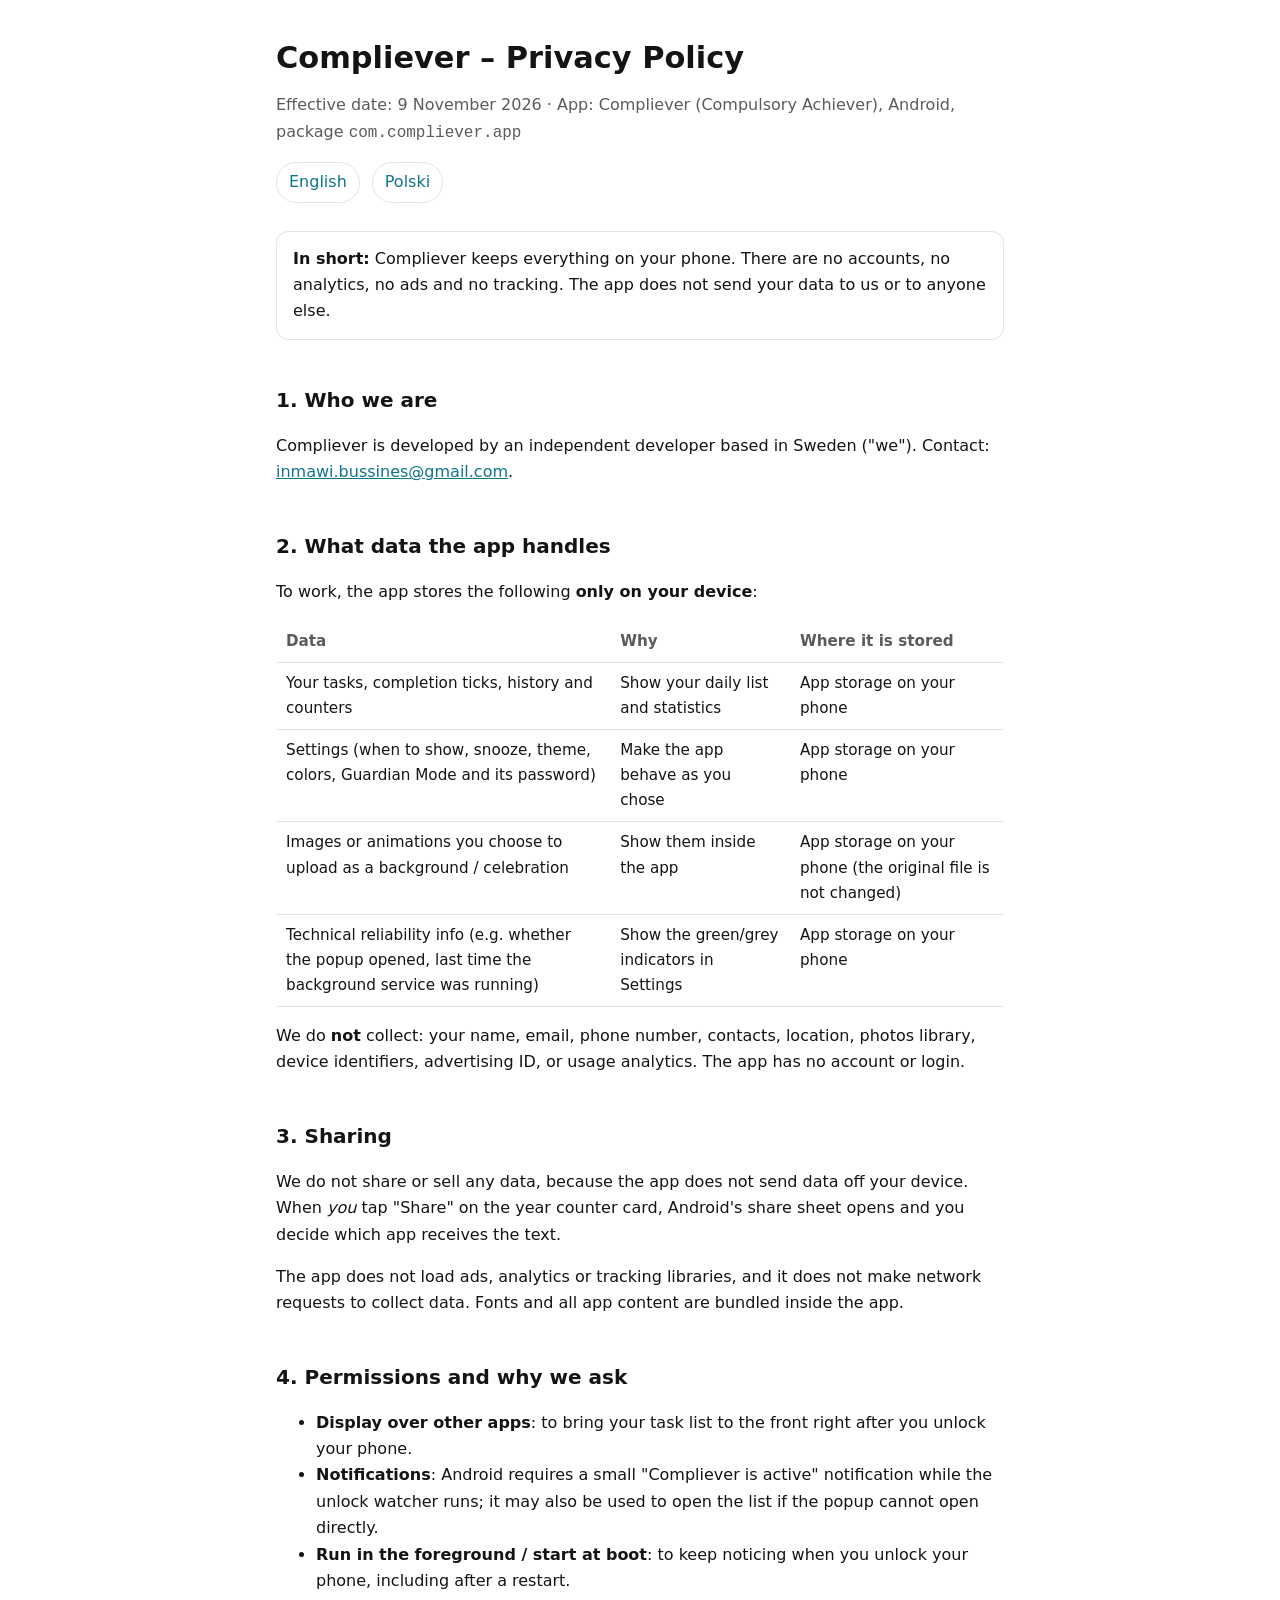
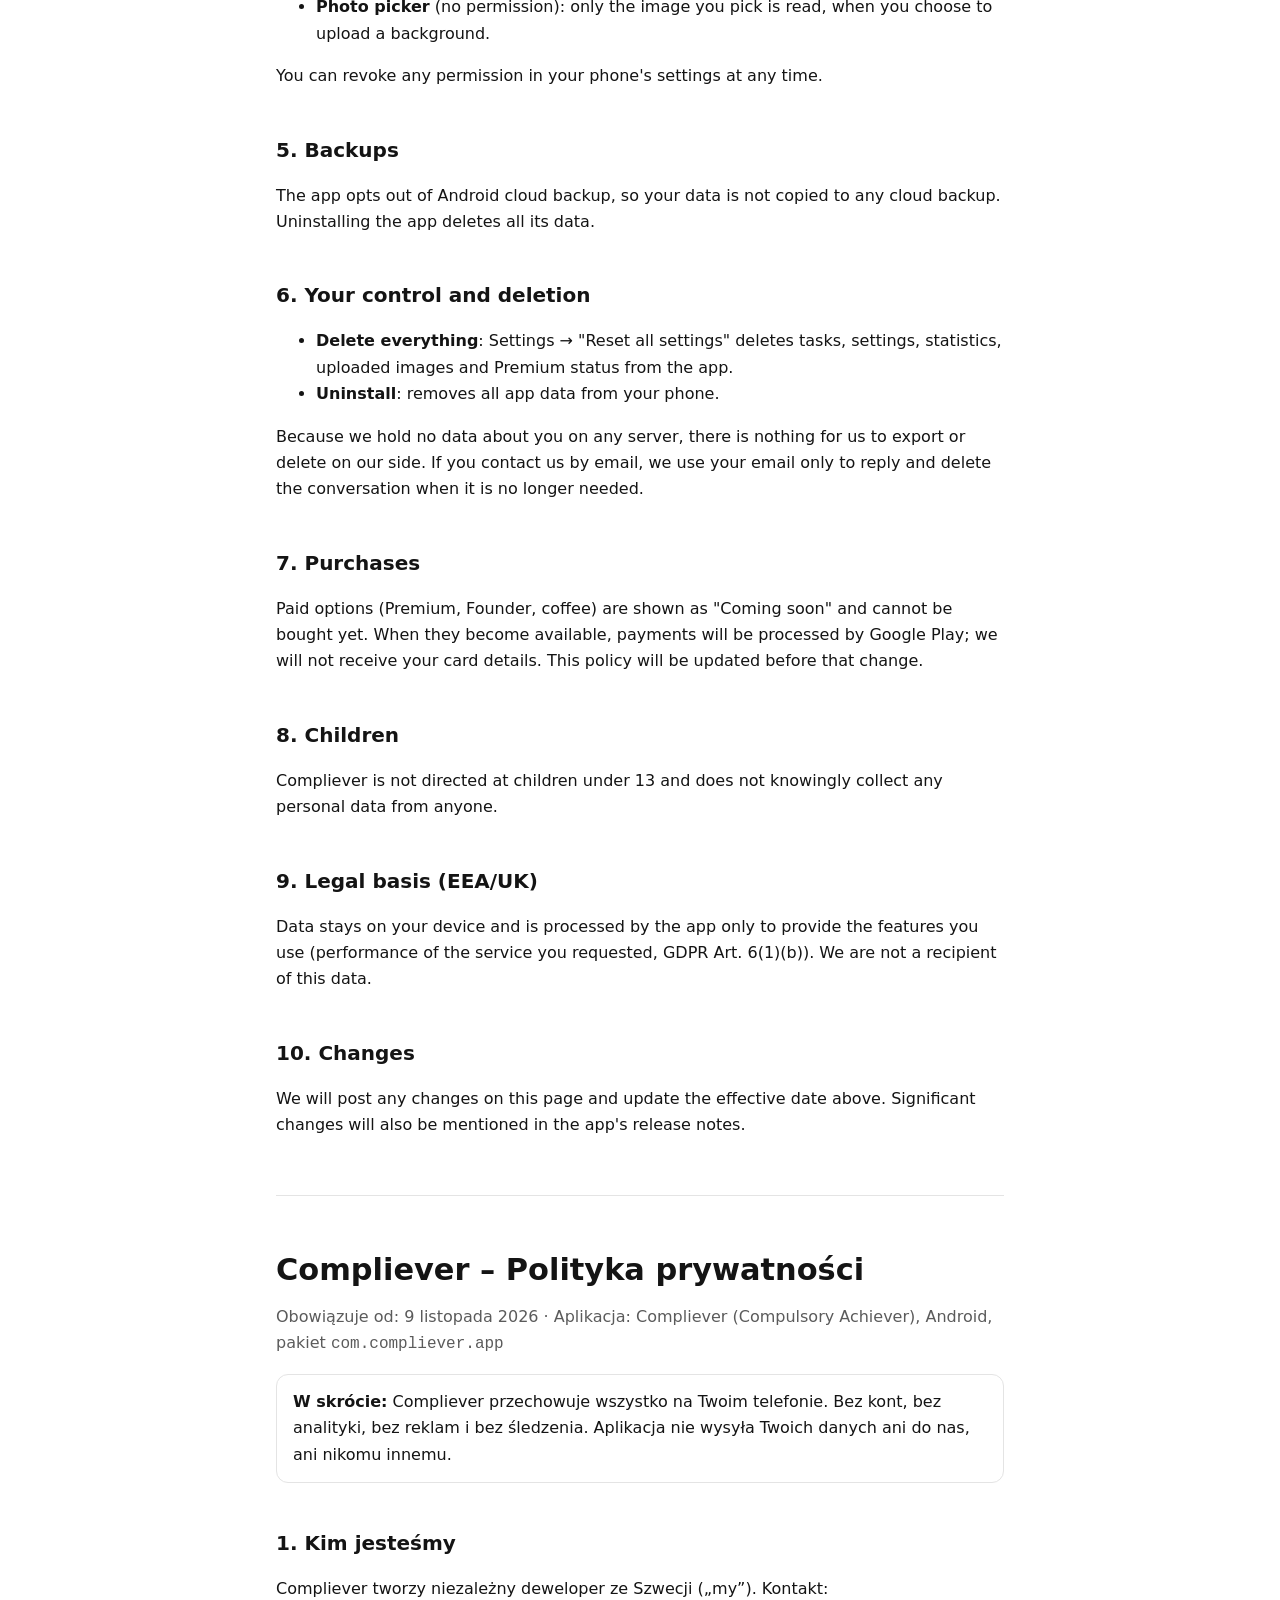
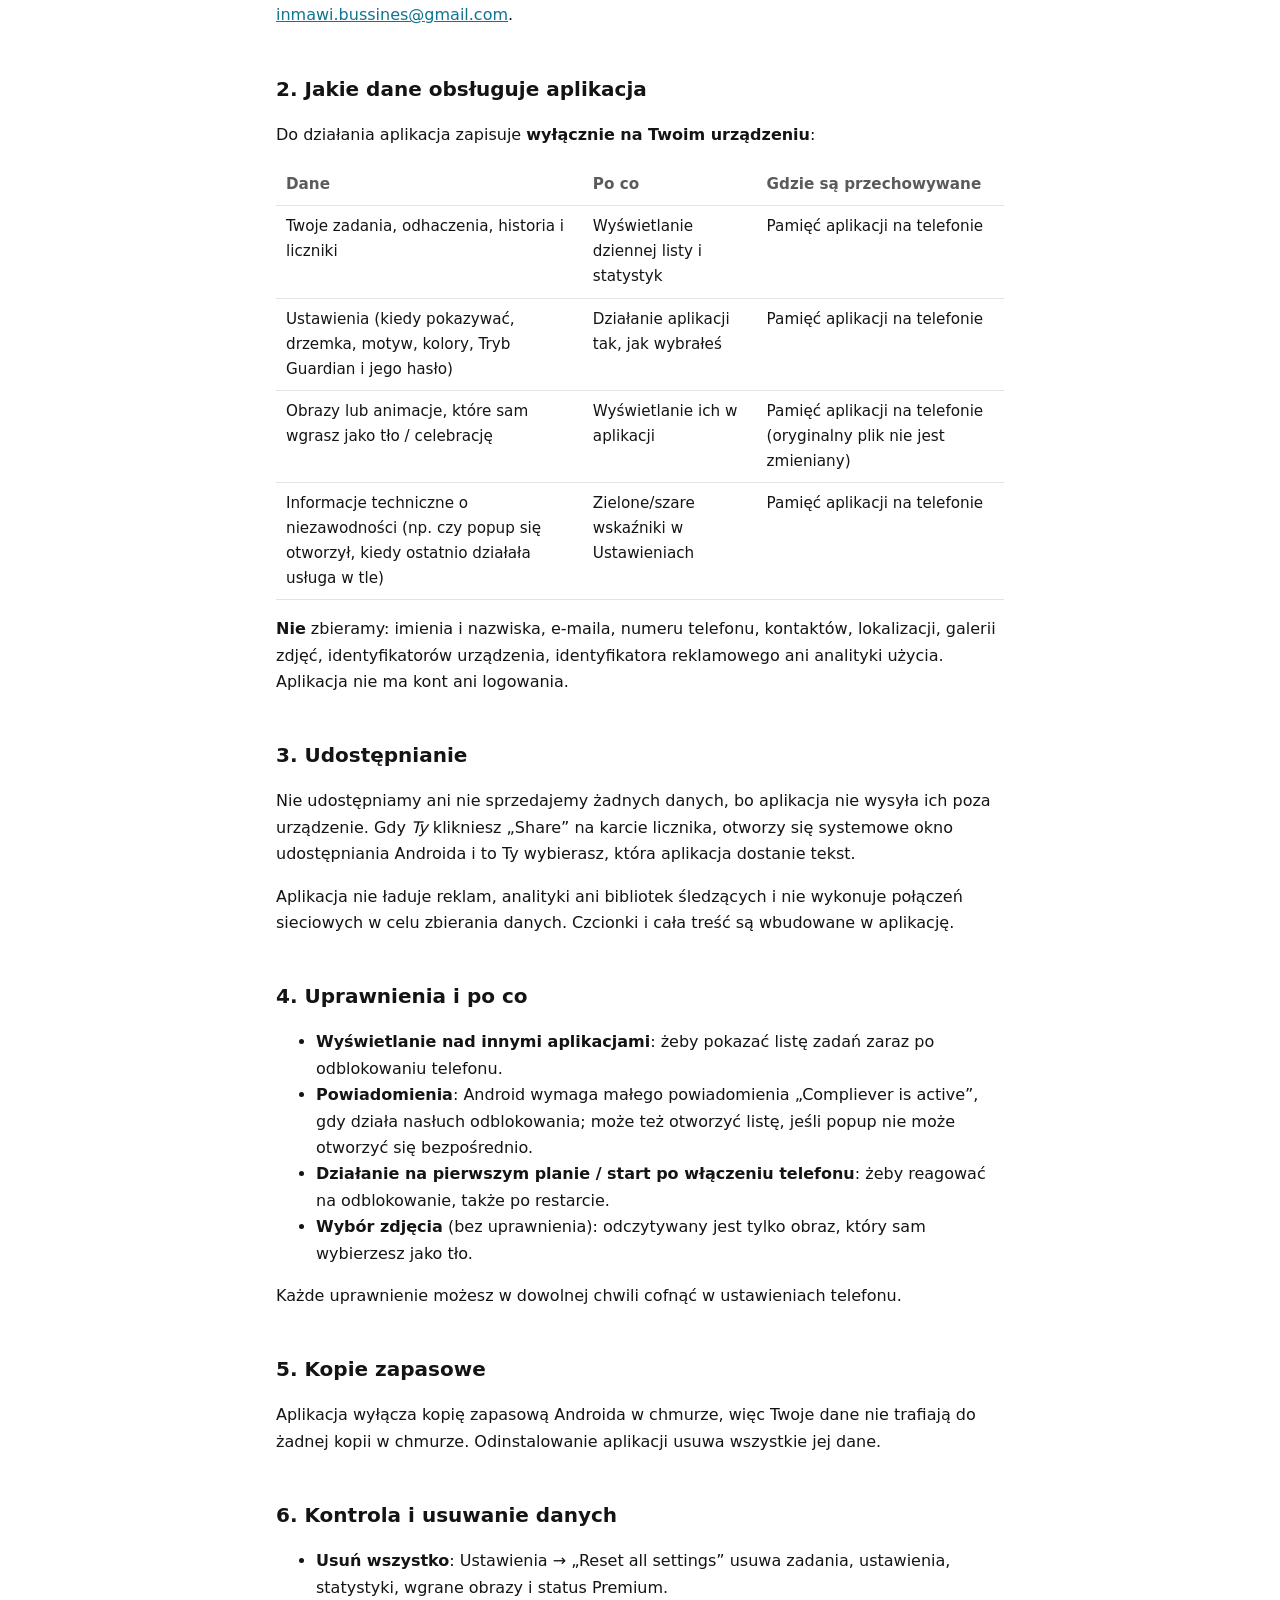
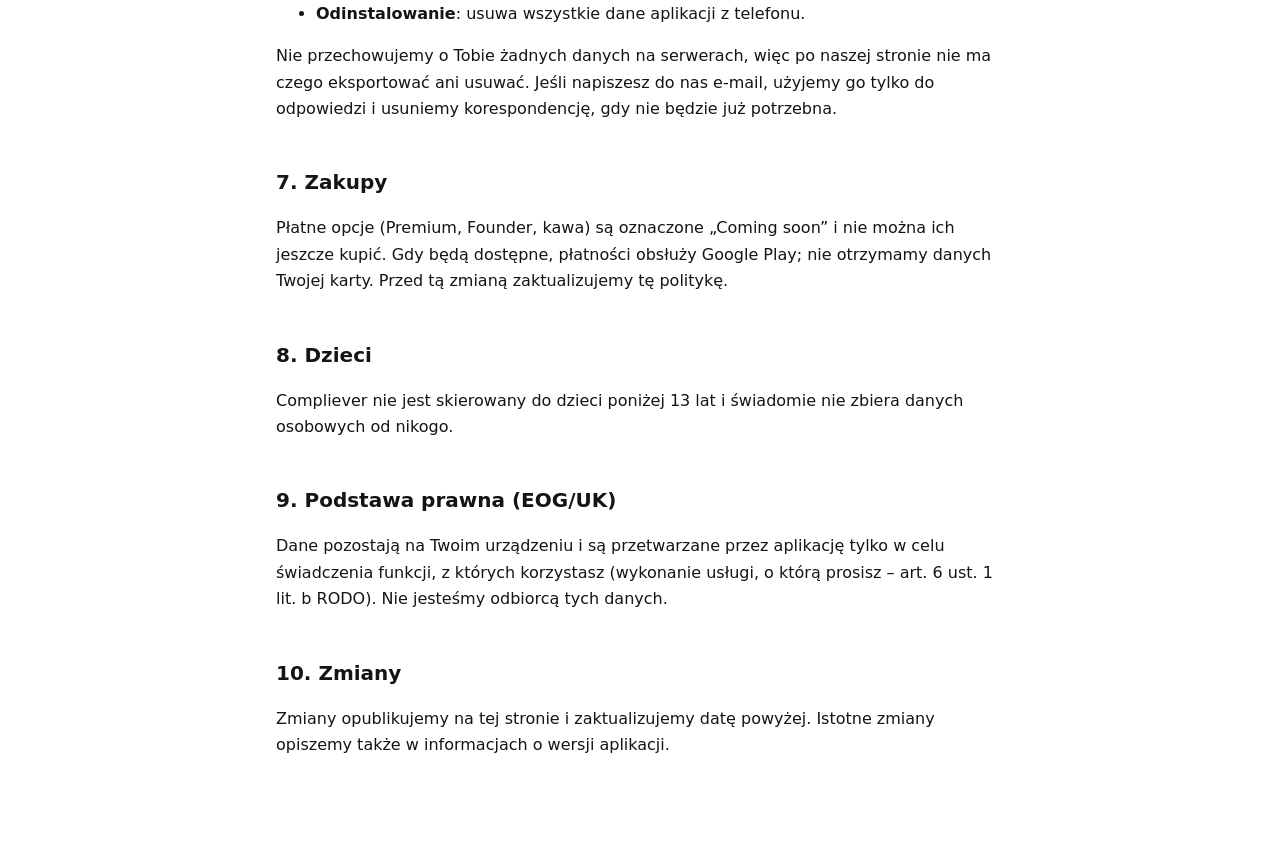
==== index.html @ 860ec0be "Add files via upload" ====
<!doctype html>
<html lang="en">
<head>
<meta charset="utf-8">
<meta name="viewport" content="width=device-width, initial-scale=1">
<title>Compliever</title>
<meta http-equiv="refresh" content="0; url=privacy-policy.html">
<style>body{margin:0;background:#0b0b0b;color:#ededed;font:16px system-ui,sans-serif;padding:40px 16px}a{color:#22d3ee}</style>
</head>
<body>
<p>Compliever – <a href="privacy-policy.html">Privacy Policy / Polityka prywatności</a></p>
</body>
</html>
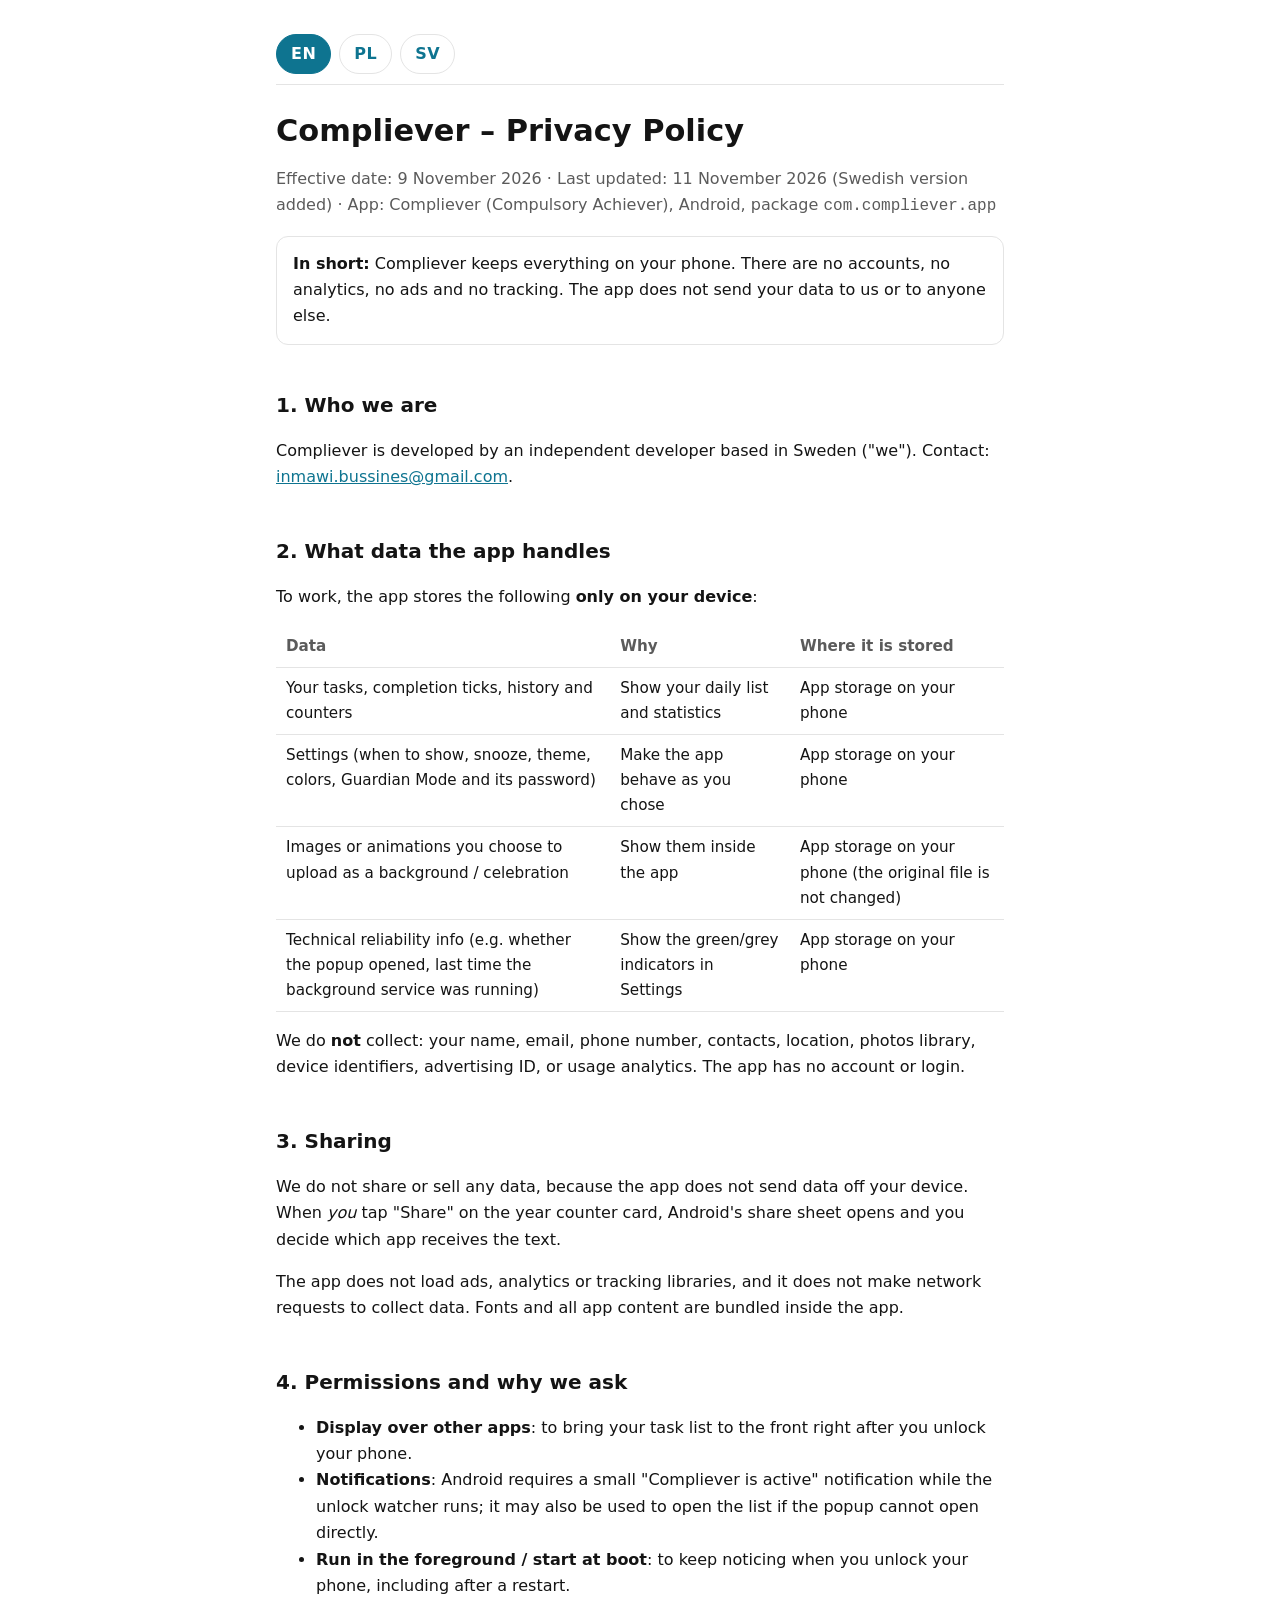
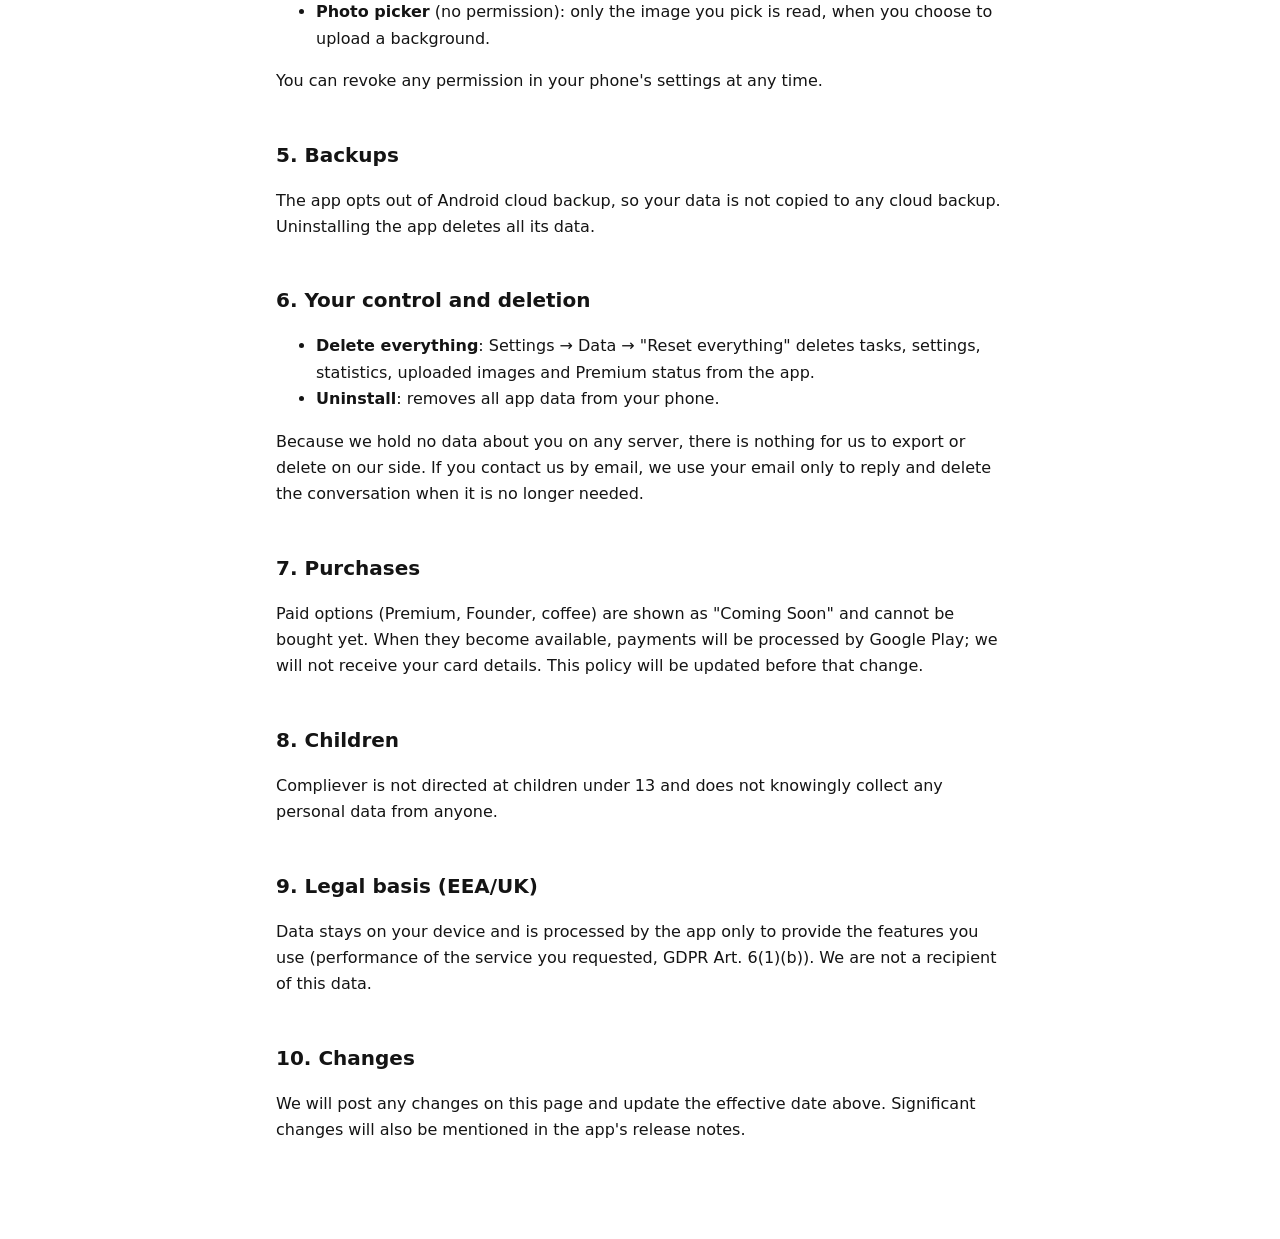
==== commit 5092df13: "Swedish version and EN/PL/SV language switcher Co-Authored-By: Claude Opus 5.5 <noreply@anthropic.co" ====
--- a/index.html
+++ b/index.html
@@ -8,6 +8,6 @@
 <style>body{margin:0;background:#0b0b0b;color:#ededed;font:16px system-ui,sans-serif;padding:40px 16px}a{color:#22d3ee}</style>
 </head>
 <body>
-<p>Compliever – <a href="privacy-policy.html">Privacy Policy / Polityka prywatności</a></p>
+<p>Compliever – <a href="privacy-policy.html">Privacy Policy / Polityka prywatności / Integritetspolicy</a></p>
 </body>
 </html>
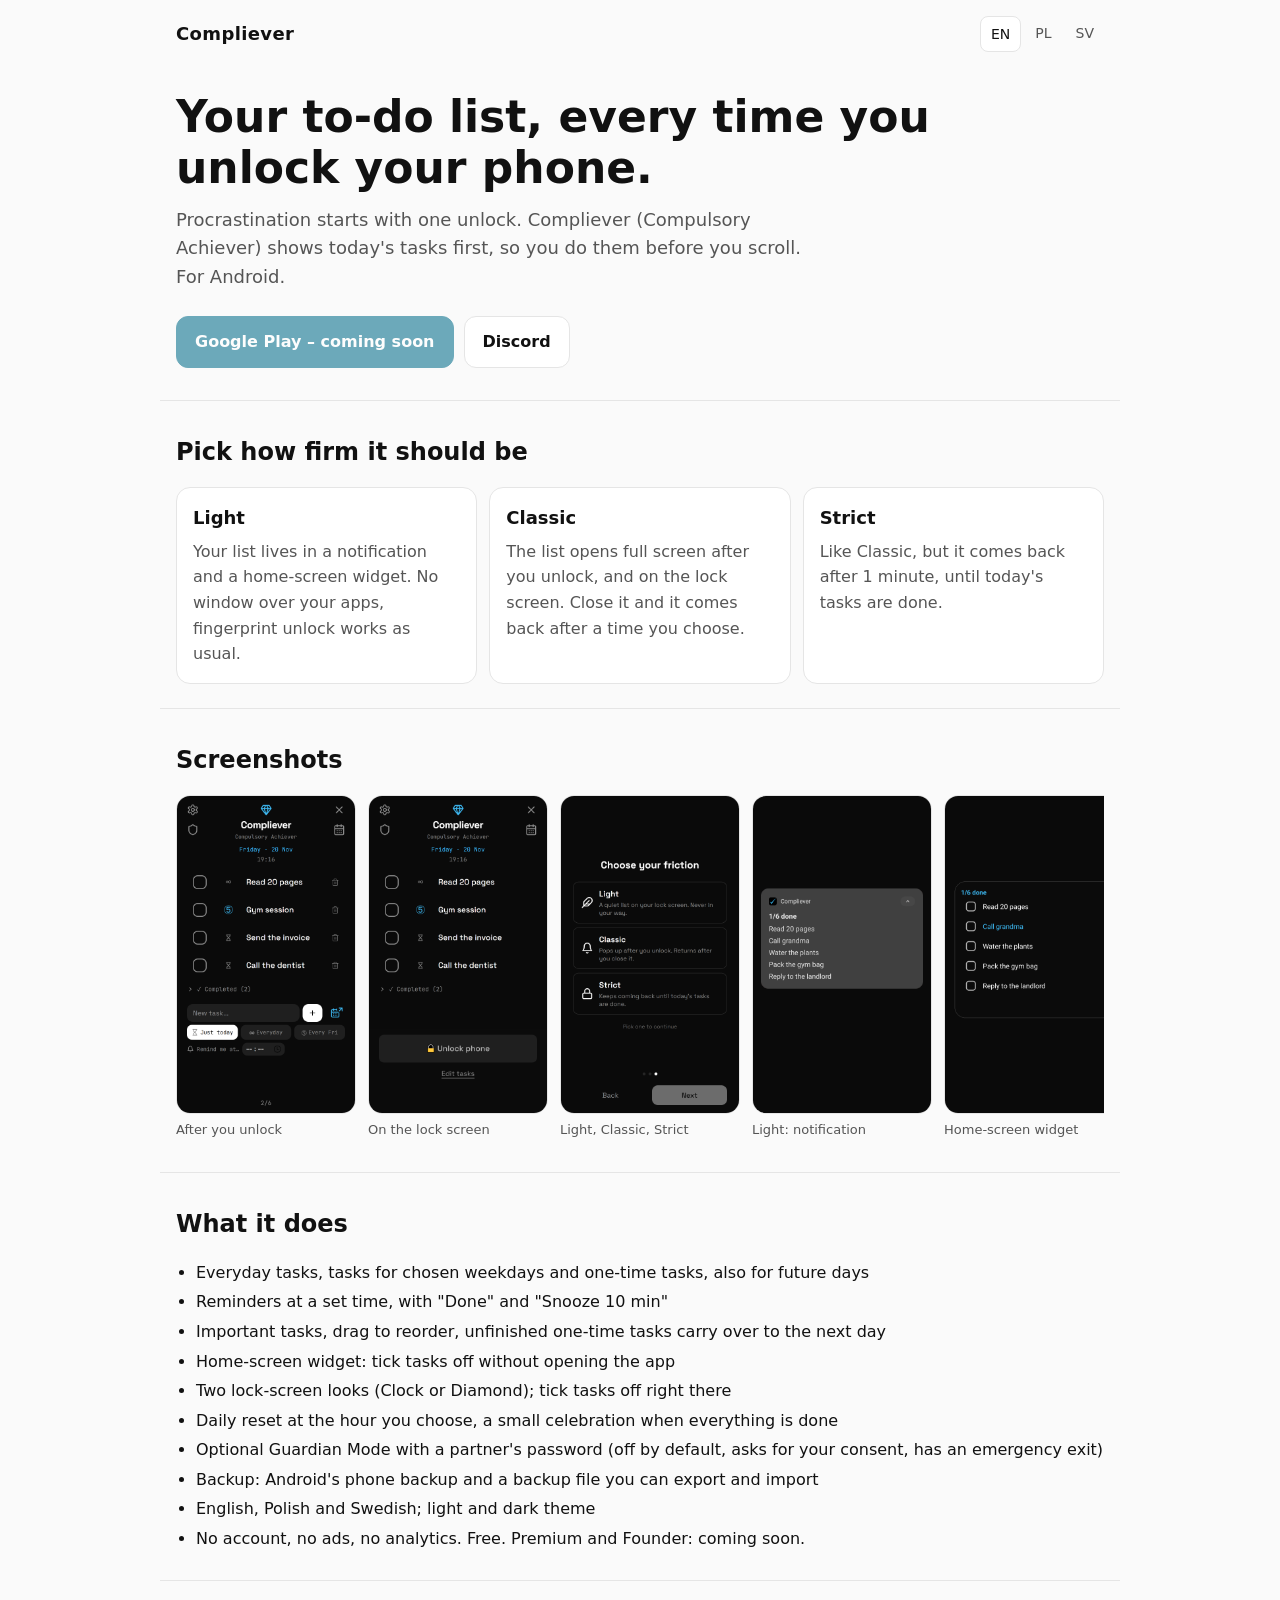
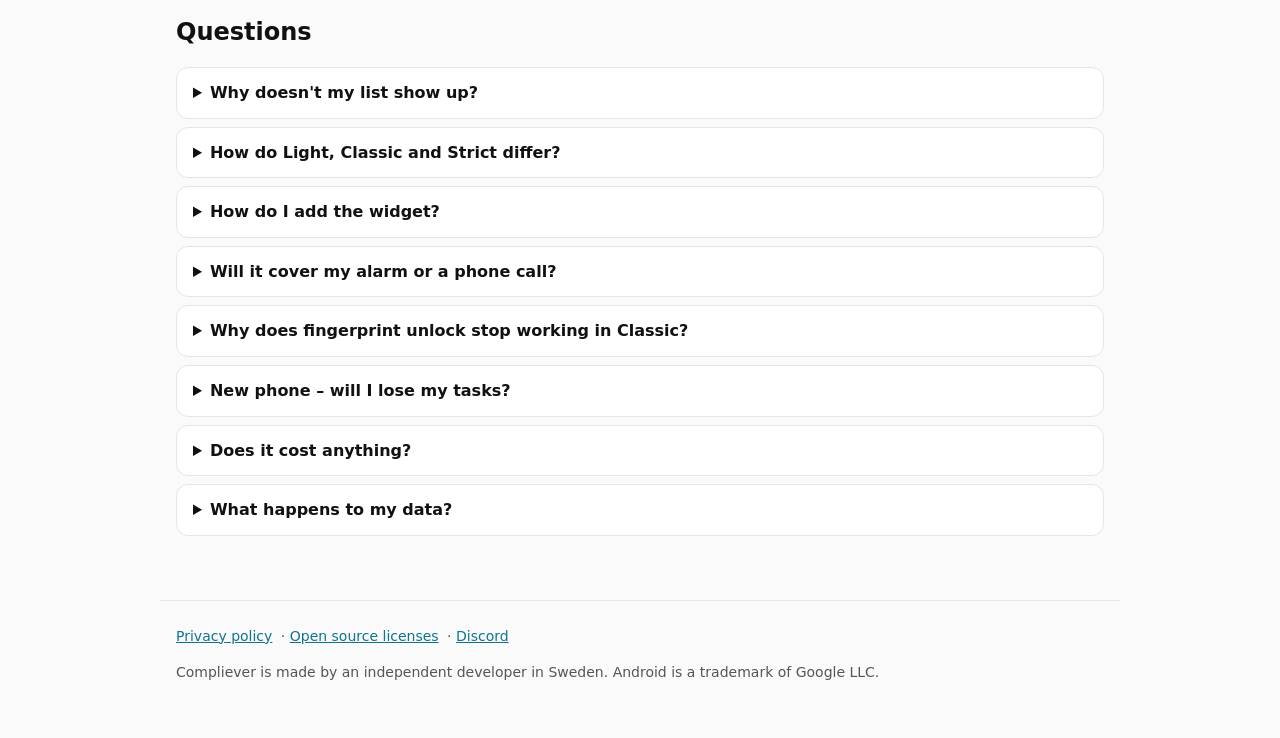
==== commit 84d1ec6a: "Website + privacy policy update" ====
--- a/index.html
+++ b/index.html
@@ -3,11 +3,120 @@
 <head>
 <meta charset="utf-8">
 <meta name="viewport" content="width=device-width, initial-scale=1">
-<title>Compliever</title>
-<meta http-equiv="refresh" content="0; url=privacy-policy.html">
-<style>body{margin:0;background:#0b0b0b;color:#ededed;font:16px system-ui,sans-serif;padding:40px 16px}a{color:#22d3ee}</style>
+<title>Compliever – your to-do list after every unlock</title>
+<meta name="description" content="Compliever (Compulsory Achiever) for Android: today's to-do list appears every time you unlock your phone, until it's done. No account, no ads, everything stays on your phone.">
+<link rel="stylesheet" href="style.css">
+<link rel="icon" href="favicon.ico">
+<link rel="alternate" hreflang="pl" href="pl.html">
+<link rel="alternate" hreflang="sv" href="sv.html">
 </head>
 <body>
-<p>Compliever – <a href="privacy-policy.html">Privacy Policy / Polityka prywatności / Integritetspolicy</a></p>
+<header class="top">
+  <a class="brand" href="index.html">Compliever</a>
+  <nav aria-label="Language"><a href="index.html" aria-current="page" lang="en">EN</a><a href="pl.html" lang="pl">PL</a><a href="sv.html" lang="sv">SV</a></nav>
+</header>
+
+<section class="hero">
+  <h1>Your to-do list, every time you unlock your phone.</h1>
+  <p class="lead">Procrastination starts with one unlock. Compliever (Compulsory Achiever) shows today's tasks first, so you do them before you scroll. For Android.</p>
+  <div class="buttons">
+    <!-- PLAY_LINK: after the app is public, set href to https://play.google.com/store/apps/details?id=com.compliever.app, remove aria-disabled and change the text to "Get it on Google Play". -->
+    <a class="btn primary" href="#" aria-disabled="true">Google Play – coming soon</a>
+    <a class="btn" href="https://discord.gg/Q7YK2AneS6" rel="noopener">Discord</a>
+  </div>
+</section>
+
+<section class="section">
+  <h2>Pick how firm it should be</h2>
+  <div class="levels">
+    <div class="card"><h3>Light</h3><p>Your list lives in a notification and a home-screen widget. No window over your apps, fingerprint unlock works as usual.</p></div>
+    <div class="card"><h3>Classic</h3><p>The list opens full screen after you unlock, and on the lock screen. Close it and it comes back after a time you choose.</p></div>
+    <div class="card"><h3>Strict</h3><p>Like Classic, but it comes back after 1 minute, until today's tasks are done.</p></div>
+  </div>
+</section>
+
+<section class="section">
+  <h2>Screenshots</h2>
+  <div class="shots">
+    <figure><img src="img/en/01-list-after-unlock.png" alt="Today's task list after unlocking the phone" loading="lazy" width="1080" height="1920"><figcaption>After you unlock</figcaption></figure>
+    <figure><img src="img/en/04-lock-screen-diamond.png" alt="Task list on the lock screen, Diamond look" loading="lazy" width="1080" height="1920"><figcaption>On the lock screen</figcaption></figure>
+    <figure><img src="img/en/07-levels-light-classic-strict.png" alt="Choosing Light, Classic or Strict" loading="lazy" width="1080" height="1920"><figcaption>Light, Classic, Strict</figcaption></figure>
+    <figure><img src="img/en/09-light-notification.png" alt="Light: the list in a notification" loading="lazy" width="1080" height="1920"><figcaption>Light: notification</figcaption></figure>
+    <figure><img src="img/en/10-home-widget.png" alt="Home-screen widget with today's tasks" loading="lazy" width="1080" height="1920"><figcaption>Home-screen widget</figcaption></figure>
+  </div>
+</section>
+
+<section class="section">
+  <h2>What it does</h2>
+  <ul class="features">
+    <li>Everyday tasks, tasks for chosen weekdays and one-time tasks, also for future days</li>
+    <li>Reminders at a set time, with "Done" and "Snooze 10 min"</li>
+    <li>Important tasks, drag to reorder, unfinished one-time tasks carry over to the next day</li>
+    <li>Home-screen widget: tick tasks off without opening the app</li>
+    <li>Two lock-screen looks (Clock or Diamond); tick tasks off right there</li>
+    <li>Daily reset at the hour you choose, a small celebration when everything is done</li>
+    <li>Optional Guardian Mode with a partner's password (off by default, asks for your consent, has an emergency exit)</li>
+    <li>Backup: Android's phone backup and a backup file you can export and import</li>
+    <li>English, Polish and Swedish; light and dark theme</li>
+    <li>No account, no ads, no analytics. Free. Premium and Founder: coming soon.</li>
+  </ul>
+</section>
+
+<section class="section" id="faq">
+  <h2>Questions</h2>
+  <details>
+    <summary>Why doesn't my list show up?</summary>
+    <p>First check the level: <strong>Light</strong> never opens a window – the list is in the notification and the widget. In Classic and Strict open <em>Settings → Permissions &amp; reliability</em>: every line should be green. "Fix it" opens the right screen, "Test now" checks that the window opens by itself.</p>
+    <p>Many phones stop apps in the background to save battery. Settings for the most common brands (names can differ a little between versions):</p>
+    <ul>
+      <li><strong>Realme, Oppo, OnePlus:</strong> app info → Battery usage → allow background activity and auto launch; turn off "Pause app activity if unused"; lock Compliever in Recent apps (on its card tap ⋮ or press and hold, then Lock).</li>
+      <li><strong>Xiaomi, Redmi, POCO:</strong> app info → Autostart on; Battery saver → No restrictions; Other permissions → allow pop-up windows in the background and on the lock screen; lock it in recent apps.</li>
+      <li><strong>Samsung:</strong> Battery → Background usage limits → add Compliever to "Never sleeping apps"; app info → Battery → Unrestricted.</li>
+      <li><strong>Other phones:</strong> app info → Battery → Unrestricted (or "Don't optimize").</li>
+    </ul>
+    <p>The setup in the app shows these steps for your phone.</p>
+  </details>
+  <details>
+    <summary>How do Light, Classic and Strict differ?</summary>
+    <p>Light: notification and widget only, nothing covers your screen. Classic: a full-screen list after unlocking and on the lock screen; when you close it, it comes back after the time you set. Strict: like Classic, but it comes back after 1 minute until today's tasks are done. You can change the level any time in Settings → Display.</p>
+  </details>
+  <details>
+    <summary>How do I add the widget?</summary>
+    <p>Setup and Settings → Display can ask your phone to add the widget. Some phones (for example Realme) say it was added but put it nowhere. If the widget is not on your home screen, add it by hand:</p>
+    <ol>
+      <li>Long-press an empty spot on the home screen.</li>
+      <li>Tap Widgets.</li>
+      <li>Find Compliever and drag it onto the screen.</li>
+    </ol>
+    <p>Tip: long-press the widget to make it bigger.</p>
+  </details>
+  <details>
+    <summary>Will it cover my alarm or a phone call?</summary>
+    <p>No. Alarms, timers and calls always come first. The list steps aside and comes back when they are over.</p>
+  </details>
+  <details>
+    <summary>Why does fingerprint unlock stop working in Classic?</summary>
+    <p>On some phones a window over the lock screen switches the fingerprint reader off. Unlock with the button on the list, or choose Light, which never opens a window.</p>
+  </details>
+  <details>
+    <summary>New phone – will I lose my tasks?</summary>
+    <p>From version 1.0.11: if Android's phone backup is on, your tasks and settings come back by themselves when you install Compliever on a new phone. You can also use Settings → Data → Backup → "Export to file" and import the file on the new phone. Permissions are set up again on the new phone.</p>
+  </details>
+  <details>
+    <summary>Does it cost anything?</summary>
+    <p>Compliever is free, with no limit on tasks and no account. Optional Premium and Founder are coming soon.</p>
+  </details>
+  <details>
+    <summary>What happens to my data?</summary>
+    <p>Everything stays on your phone. The app has no server and sends nothing. Details: <a href="privacy-policy.html">privacy policy</a>.</p>
+  </details>
+</section>
+
+<footer class="foot">
+  <a href="privacy-policy.html">Privacy policy</a> ·
+  <a href="licenses.html">Open source licenses</a> ·
+  <a href="https://discord.gg/Q7YK2AneS6" rel="noopener">Discord</a>
+  <p>Compliever is made by an independent developer in Sweden. Android is a trademark of Google LLC.</p>
+</footer>
 </body>
 </html>
--- a/style.css
+++ b/style.css
@@ -0,0 +1,53 @@
+/* Compliever website (F2, 1.0.11). Plain CSS, no build step. Colors follow the app (dark, cyan accent). */
+:root {
+  --bg: #0b0b0b;
+  --card: #151515;
+  --text: #ededed;
+  --muted: #a3a3a3;
+  --line: #262626;
+  --accent: #22d3ee;
+  --accent-text: #041014;
+  color-scheme: dark;
+}
+@media (prefers-color-scheme: light) {
+  :root { --bg: #fafafa; --card: #ffffff; --text: #111111; --muted: #555555; --line: #e5e5e5; --accent: #0e7490; --accent-text: #ffffff; color-scheme: light; }
+}
+* { box-sizing: border-box; }
+html { -webkit-text-size-adjust: 100%; }
+body { margin: 0; background: var(--bg); color: var(--text); font: 16px/1.6 system-ui, -apple-system, "Segoe UI", Roboto, sans-serif; }
+a { color: var(--accent); }
+img { max-width: 100%; height: auto; display: block; }
+.top { display: flex; align-items: center; justify-content: space-between; gap: 12px; max-width: 960px; margin: 0 auto; padding: 16px; }
+.brand { font-weight: 700; font-size: 18px; color: var(--text); text-decoration: none; letter-spacing: .02em; }
+.top nav { display: flex; gap: 4px; }
+.top nav a { padding: 6px 10px; border-radius: 8px; text-decoration: none; color: var(--muted); font-size: 14px; }
+.top nav a[aria-current="page"] { background: var(--card); color: var(--text); border: 1px solid var(--line); }
+.page, .hero, .section { max-width: 960px; margin: 0 auto; padding: 0 16px; }
+.hero { padding-top: 24px; padding-bottom: 32px; }
+.hero h1 { font-size: clamp(28px, 6vw, 44px); line-height: 1.15; margin: 0 0 12px; }
+.hero p.lead { font-size: 18px; color: var(--muted); margin: 0 0 24px; max-width: 640px; }
+.buttons { display: flex; flex-wrap: wrap; gap: 10px; }
+.btn { display: inline-block; padding: 12px 18px; border-radius: 12px; font-weight: 600; text-decoration: none; border: 1px solid var(--line); color: var(--text); background: var(--card); }
+.btn.primary { background: var(--accent); color: var(--accent-text); border-color: var(--accent); }
+.btn[aria-disabled="true"] { opacity: .6; cursor: default; }
+.section { padding-top: 24px; padding-bottom: 24px; border-top: 1px solid var(--line); }
+.section h2 { font-size: 24px; margin: 8px 0 16px; }
+.levels { display: grid; grid-template-columns: repeat(auto-fit, minmax(220px, 1fr)); gap: 12px; }
+.card { background: var(--card); border: 1px solid var(--line); border-radius: 14px; padding: 16px; }
+.card h3 { margin: 0 0 6px; font-size: 18px; }
+.card p { margin: 0; color: var(--muted); }
+.shots { display: grid; grid-auto-flow: column; grid-auto-columns: minmax(180px, 220px); gap: 12px; overflow-x: auto; padding-bottom: 8px; scroll-snap-type: x mandatory; }
+.shots figure { margin: 0; scroll-snap-align: start; }
+.shots img { border-radius: 14px; border: 1px solid var(--line); }
+.shots figcaption { font-size: 13px; color: var(--muted); margin-top: 6px; }
+ul.features { padding-left: 20px; margin: 0; }
+ul.features li { margin: 4px 0; }
+details { background: var(--card); border: 1px solid var(--line); border-radius: 12px; padding: 12px 16px; margin: 8px 0; }
+details summary { cursor: pointer; font-weight: 600; }
+details p, details ul, details ol { color: var(--muted); }
+.table { overflow-x: auto; }
+table { border-collapse: collapse; width: 100%; font-size: 14px; }
+th, td { text-align: left; padding: 6px 8px; border-bottom: 1px solid var(--line); vertical-align: top; overflow-wrap: anywhere; }
+.muted { color: var(--muted); font-size: 14px; }
+.foot { max-width: 960px; margin: 32px auto 0; padding: 24px 16px 40px; border-top: 1px solid var(--line); color: var(--muted); font-size: 14px; }
+.foot a { margin-right: 4px; }
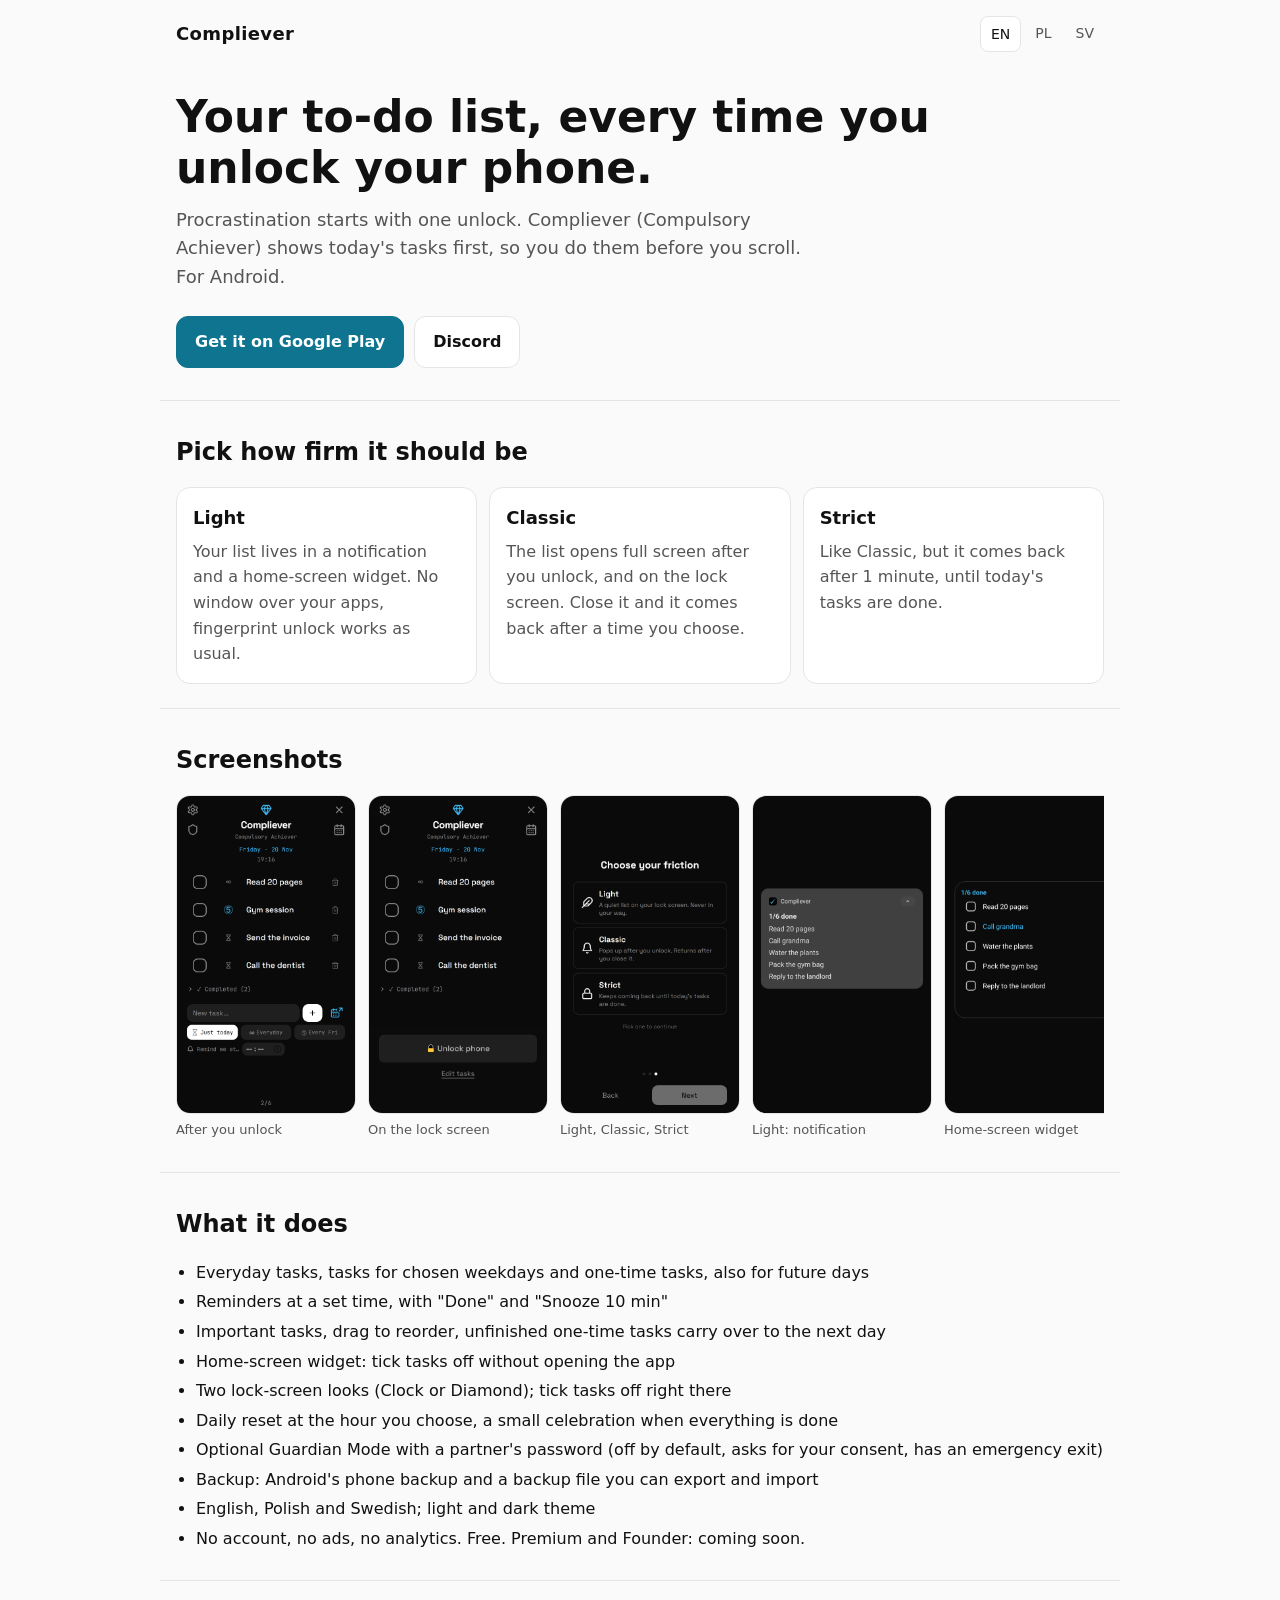
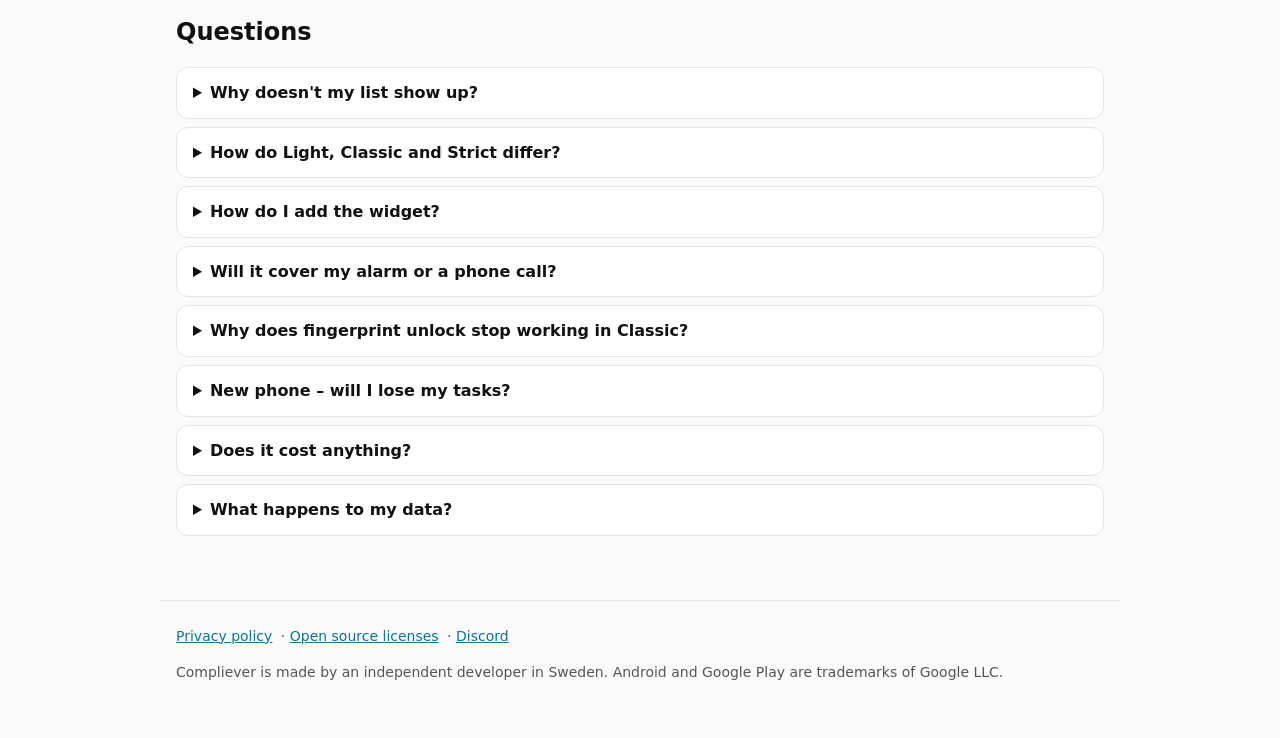
==== commit 28092b4b: "Website: Google Play link, fixes from 24.11, Discord link" ====
--- a/index.html
+++ b/index.html
@@ -20,9 +20,8 @@
   <h1>Your to-do list, every time you unlock your phone.</h1>
   <p class="lead">Procrastination starts with one unlock. Compliever (Compulsory Achiever) shows today's tasks first, so you do them before you scroll. For Android.</p>
   <div class="buttons">
-    <!-- PLAY_LINK: after the app is public, set href to https://play.google.com/store/apps/details?id=com.compliever.app, remove aria-disabled and change the text to "Get it on Google Play". -->
-    <a class="btn primary" href="#" aria-disabled="true">Google Play – coming soon</a>
-    <a class="btn" href="https://discord.gg/Q7YK2AneS6" rel="noopener">Discord</a>
+    <a class="btn primary" href="https://play.google.com/store/apps/details?id=com.compliever.app" rel="noopener">Get it on Google Play</a>
+    <a class="btn" href="https://discord.gg/SVmcFES96E" rel="noopener">Discord</a>
   </div>
 </section>
 
@@ -100,7 +99,7 @@
   </details>
   <details>
     <summary>New phone – will I lose my tasks?</summary>
-    <p>From version 1.0.11: if Android's phone backup is on, your tasks and settings come back by themselves when you install Compliever on a new phone. You can also use Settings → Data → Backup → "Export to file" and import the file on the new phone. Permissions are set up again on the new phone.</p>
+    <p>If Android's phone backup (in your Google account) is on, your tasks and settings may come back by themselves when you install Compliever on a new phone. Android decides whether and when that happens, so it is not guaranteed. The sure way: before you switch, use Settings → Data → Backup → "Export to file", move the file to the new phone and import it there. Permissions are set up again on the new phone.</p>
   </details>
   <details>
     <summary>Does it cost anything?</summary>
@@ -108,15 +107,15 @@
   </details>
   <details>
     <summary>What happens to my data?</summary>
-    <p>Everything stays on your phone. The app has no server and sends nothing. Details: <a href="privacy-policy.html">privacy policy</a>.</p>
+    <p>Everything stays on your phone. The app has no server and sends nothing. One exception: if Android's phone backup is on, Android may include your tasks and settings in the backup in your Google account. You can leave the app out in Settings → Data → Backup → "Include in the phone backup". Details: <a href="privacy-policy.html">privacy policy</a>.</p>
   </details>
 </section>
 
 <footer class="foot">
   <a href="privacy-policy.html">Privacy policy</a> ·
   <a href="licenses.html">Open source licenses</a> ·
-  <a href="https://discord.gg/Q7YK2AneS6" rel="noopener">Discord</a>
-  <p>Compliever is made by an independent developer in Sweden. Android is a trademark of Google LLC.</p>
+  <a href="https://discord.gg/SVmcFES96E" rel="noopener">Discord</a>
+  <p>Compliever is made by an independent developer in Sweden. Android and Google Play are trademarks of Google LLC.</p>
 </footer>
 </body>
 </html>
